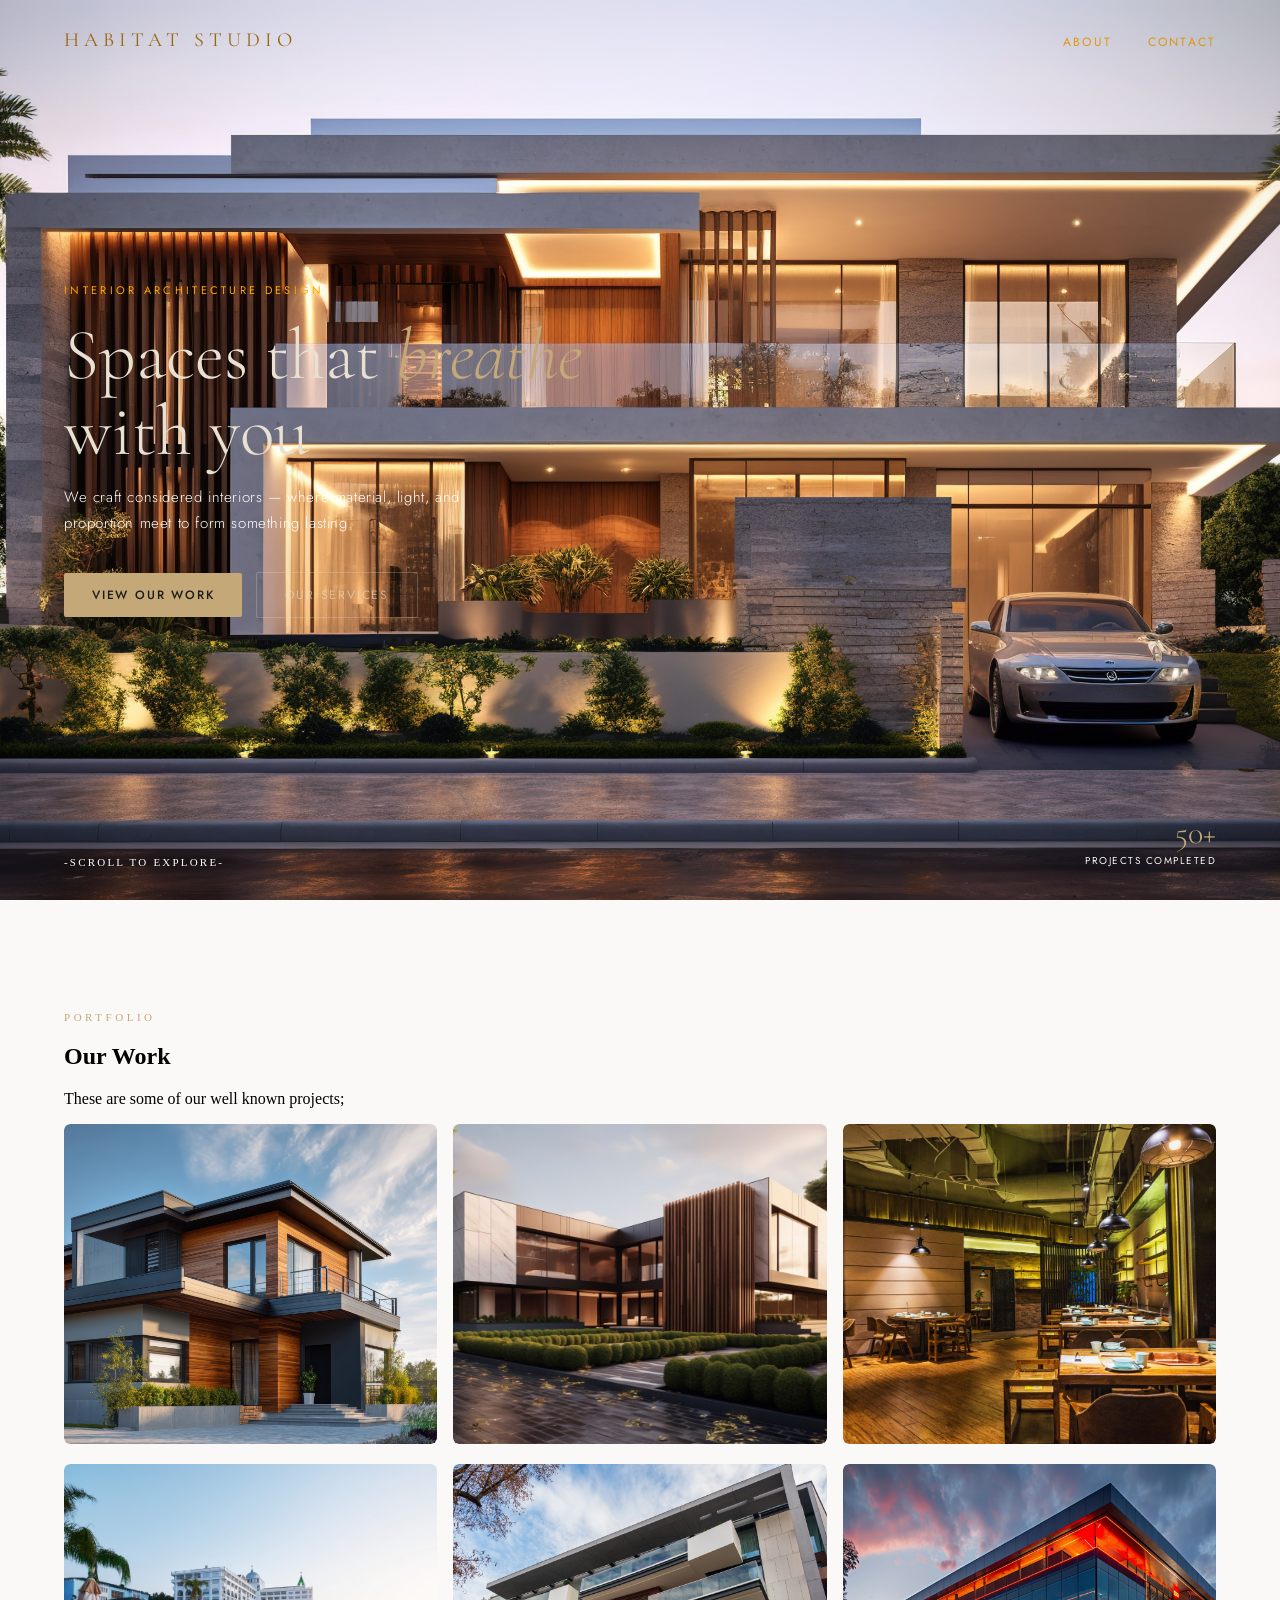
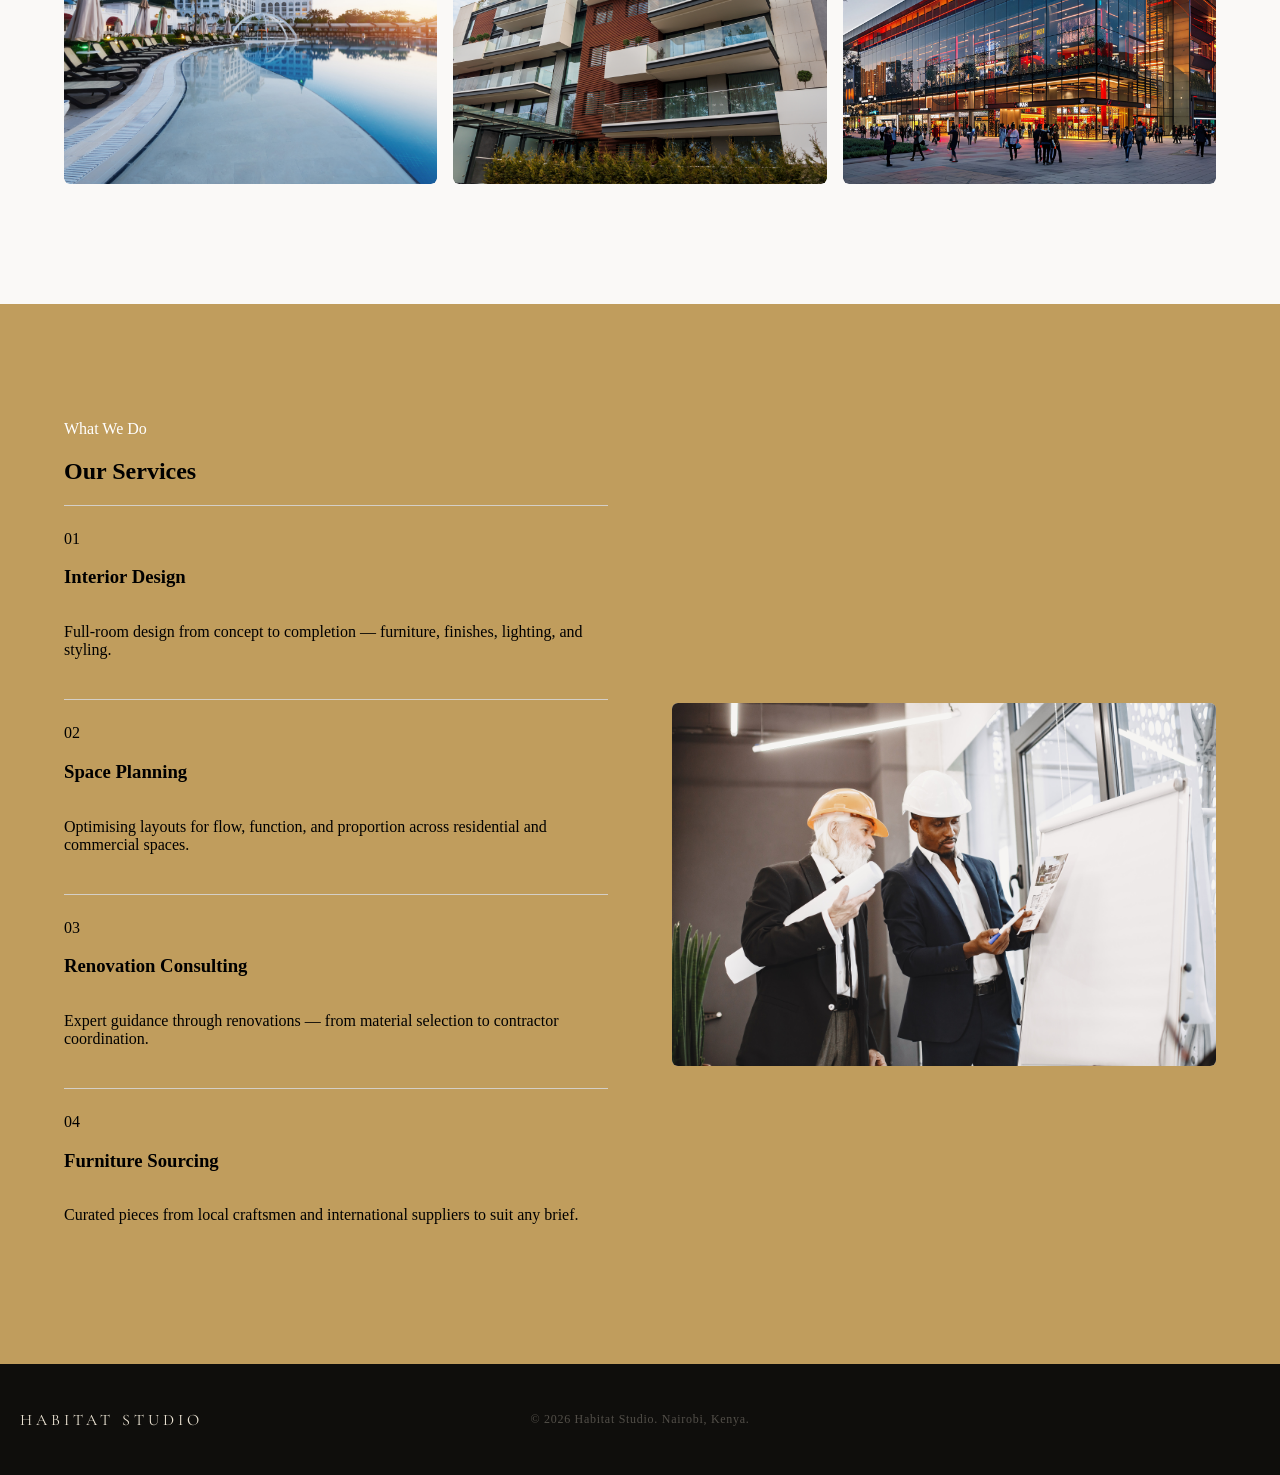
==== index.html @ c183cc2f "Refactor code structure for improved readability and maintainability" ====
<!DOCTYPE html>
<html lang="en">
<head>
    <meta charset="UTF-8">
    <meta name="viewport" content="width=device-width, initial-scale=1.0">
    <title>Habitat Studio</title>
     <link rel="stylesheet" href="styles.css" />
     <link rel="preload" as="image" href="./interior-house.png">
</head>
<body>

  
    <header class="hero">
  <nav class="nav">
    <div class="logo">Habitat Studio</div>
    <ul class="nav-links">
      <li><a href="./about.html">About</a></li>
      <li><a href="./contact.html">Contact</a></li>
    </ul>
  </nav>

  <div class="hero-body">
    <p class="eyebrow">Interior Architecture Design</p>
    <h1>Spaces that <em>breathe</em> with you</h1>
    <p class="subtitle">We craft considered interiors — where material, light, and proportion meet to form something lasting.</p>
    <div class="cta-row">
      <a href="#work" class="btn-primary">View our work</a>
      <a href="#services" class="btn-ghost">Our services</a>
    </div>
  </div>

  <div class="hero-footer">
    <span class="scroll-hint"> -Scroll to explore-</span>
    <div class="stat">
      <span class="stat-num">50+</span>
      <span class="stat-label">Projects completed</span>
    </div>
  </div>
</header>

 <!-- ── OUR WORK SECTION ── -->
<section id="work" class="work-section">
    <div class="section-header">
        <p class="eyebrow-dark">Portfolio</p>
        <h2>Our Work</h2>
        <p class="section-sub">These are some of our well known projects;</p>
    </div>

    <div class="work-grid">

        <div class="work-card">
            <img src="./house2.jpg" alt="Runda Residence" />
            <div class="work-card-info">
                <span class="work-tag">Residential</span>
                <h3>Runda Residence</h3>
                <p>Kiambu, 2024</p>
            </div>
        </div>

        <div class="work-card">
            <img src="./hotel.jpg" alt="Hotel" />
            <div class="work-card-info">
                <span class="work-tag">Hotels</span>
                <h3>Sarova Amara</h3>
                <p>Mombasa, 2025</p>
            </div>
        </div>

        <div class="work-card">
            <img src="./3d-house-model-with-modern-architecture.jpg" alt="Residential" />
            <div class="work-card-info">
                <span class="work-tag">Residential</span>
                <h3>Westlands Residence</h3>
                <p>Westlands, 2023</p>
            </div>
        </div>

        <div class="work-card">
            <img src="./modern-apartment-architecture.jpg" alt="The Haven Suite" />
            <div class="work-card-info">
                <span class="work-tag">Residential Apartments</span>
                <h3>The Haven Suite</h3>
                <p>Lang'ata, 2024</p>
            </div>
        </div>

        <div class="work-card">
            <img src="./restaurant-interior.jpg" alt="Loft Living" />
            <div class="work-card-info">
                <span class="work-tag">Restaurants</span>
                <h3>Loft Cafe</h3>
                <p>Kilimani, 2023</p>
            </div>
        </div>

        <div class="work-card">
            <img src="./mall-america-scenes-cinematic-style.jpg" alt="Garden Terrace" />
            <div class="work-card-info">
                <span class="work-tag">Malls</span>
                <h3>The Green Avenue Mall</h3>
                <p>Lavington, 2026</p>
            </div>
        </div>

    </div>
</section>

<section id="services" class="services-section">

  <div class="section-header">
    <p class="service">What We Do</p>
    <h2>Our Services</h2>
  </div>

  <div class="services-body">

    <div class="services-grid">
      <div class="service-card">
        <span class="service-num">01</span>
        <h3>Interior Design</h3>
        <p>Full-room design from concept to completion — furniture, finishes, lighting, and styling.</p>
      </div>
      <div class="service-card">
        <span class="service-num">02</span>
        <h3>Space Planning</h3>
        <p>Optimising layouts for flow, function, and proportion across residential and commercial spaces.</p>
      </div>
      <div class="service-card">
        <span class="service-num">03</span>
        <h3>Renovation Consulting</h3>
        <p>Expert guidance through renovations — from material selection to contractor coordination.</p>
      </div>
      <div class="service-card">
        <span class="service-num">04</span>
        <h3>Furniture Sourcing</h3>
        <p>Curated pieces from local craftsmen and international suppliers to suit any brief.</p>
      </div>
    </div>

    <div class="service-img">
      <img src="./architect-explain.jpg" alt="Architect Explanation" />
    </div>

  </div>

</section>

    <!-- ── FOOTER ── -->
    <footer class="footer">
        <div class="footer-logo">Habitat Studio</div>
        <p>© 2026 Habitat Studio. Nairobi, Kenya.</p>
    </footer>
    
</body>
</html>
---- styles.css ----
@import url('https://fonts.googleapis.com/css2?family=Cormorant+Garamond:ital,wght@0,300;1,300&family=Jost:wght@300;400;500&display=swap');

body{
    margin: 0;
    padding: 0;
}
.hero {
  position: relative;
  height: 100vh;
  overflow: hidden;
  display: flex;
  flex-direction: column;
  justify-content: center;
  font-family: 'Jost', sans-serif;
  background: url(./house.jpg) center / cover no-repeat;
  background-size: cover;
  background-position: center center;
  background-repeat: no-repeat;
  background-attachment: fixed;
  position: relative;
}


/* Gold glow top-right */
.hero::after {
  content: '';
  position: absolute;
  top: 0; right: 0;
  width: 400px; height: 400px;
  background: radial-gradient(circle at top right, rgba(196,168,120,0.15), transparent 65%);
  pointer-events: none;
}

.nav {
  position: absolute;
  top: 0; left: 0; right: 0;
  display: flex;
  align-items: center;
  justify-content: space-between;
  padding: 28px 64px;
  z-index: 10;
}

.logo {
  font-family: 'Cormorant Garamond', serif;
  font-size: 20px;
  letter-spacing: 0.25em;
  text-transform: uppercase;
  color: rgb(152, 103, 13)
}

.nav-links {
  list-style: none;
  display: flex;
  gap: 36px;
  margin: 0; padding: 0;
}

.nav-links a {
  font-size: 12px;
  letter-spacing: 0.18em;
  text-transform: uppercase;
  color: rgb(222, 150, 17);
  text-decoration: none;
  transition: color 0.2s;
}

.nav-links a:hover { color: black; }

.hero-body {
  position: relative;
  padding: 0 64px;
  z-index: 2;
}

.eyebrow {
  font-size: 11px;
  letter-spacing: 0.3em;
  text-transform: uppercase;
  color: orange;
  margin: 0 0 20px;
}

h1 {
  font-family: 'Cormorant Garamond', serif;
  font-size: clamp(48px, 6vw, 72px);
  font-weight: 300;
  line-height: 1.05;
  color: #e8e0d0;
  margin: 0 0 16px;
  max-width: 600px;
}

h1 em { font-style: italic; color: #c4a878; }

.subtitle {
  font-size: 15px;
  color: white;
  max-width: 400px;
  line-height: 1.7;
  margin: 0 0 36px;
  font-weight: 300;
  letter-spacing: 0.04em;
}

.cta-row { display: flex; gap: 14px; align-items: center; }

.btn-primary {
  background: #c4a878;
  color: #1a1a18;
  padding: 13px 28px;
  font-family: 'Jost', sans-serif;
  font-size: 12px;
  letter-spacing: 0.15em;
  text-transform: uppercase;
  font-weight: 500;
  text-decoration: none;
  border-radius: 2px;
  transition: background 0.2s;
}

.btn-primary:hover { background: #d4b888; }

.btn-ghost {
  border: 0.5px solid rgba(232,224,208,0.25);
  color: rgba(232,224,208,0.6);
  padding: 13px 28px;
  font-family: 'Jost', sans-serif;
  font-size: 12px;
  letter-spacing: 0.15em;
  text-transform: uppercase;
  text-decoration: none;
  border-radius: 2px;
  transition: all 0.2s;
}

.btn-ghost:hover { border-color: rgba(196,168,120,0.5); color: #c4a878; }

.hero-footer {
  position: absolute;
  bottom: 32px; left: 64px; right: 64px;
  display: flex;
  justify-content: space-between;
  align-items: flex-end;
  z-index: 2;
}

.scroll-hint {
  font-size: 11px;
  letter-spacing: 0.2em;
  text-transform: uppercase;
  color: white;
  font-family: italic;
  

}

.stat { text-align: right; }

.stat-num {
  display: block;
  font-family: 'Cormorant Garamond', serif;
  font-size: 32px;
  font-weight: 300;
  color: #c4a878;
  line-height: 1;
}

.stat-label {
  display: block;
  font-size: 10px;
  letter-spacing: 0.15em;
  text-transform: uppercase;
  color: whitesmoke;
  margin-top: 4px;
}

/* Responsive */
@media (max-width: 768px) {
  .nav, .hero-body, .hero-footer { padding-left: 28px; padding-right: 28px; }
  .nav-links { gap: 20px; }
  h1 { font-size: 42px; }
}
/* ── SHARED ── */
.eyebrow-dark {
    font-size: 11px;
    letter-spacing: 0.32em;
    text-transform: uppercase;
    color: #c4a878;
    margin-bottom: 12px;
}

.eyebrow-light {
    font-size: 11px;
    letter-spacing: 0.32em;
    text-transform: uppercase;
    color: #c4a878;
    margin-bottom: 12px;
}

/* ── WORK SECTION ── */
.work-section {
    padding: 100px 64px;
    background: #faf9f7;
}

/* Pinterest masonry using CSS columns */
.work-grid {
    columns: 3;
    column-gap: 16px;
}

.work-card {
    position: relative;
    overflow: hidden;
    border-radius: 6px;
    cursor: pointer;
    break-inside: avoid;       
    margin-bottom: 16px;
    display: inline-block;     
    width: 100%;
}

.work-card img {
    width: 100%;
    height: 320px;            
    display: block;
    object-fit: cover;
    background: #e0ddd8;
    transition: transform 0.5s ease;
    border-radius: 6px;
}

.work-card:hover img {
    transform: scale(1.04);
}

/* Overlay info on hover */
.work-card-info {
    position: absolute;
    bottom: 0;
    left: 0;
    right: 0;
    padding: 24px 18px 18px;
    background: linear-gradient(transparent, rgba(10,10,8,0.80));
    color: wheat;
    opacity: 0;
    transform: translateY(6px);
    transition: opacity 0.3s ease, transform 0.3s ease;
    border-radius: 0 0 6px 6px;
}

.work-card:hover .work-card-info {
    opacity: 1;
    transform: translateY(0);
}

.work-tag {
    font-size: 10px;
    letter-spacing: 0.2em;
    text-transform: uppercase;
    color: orange;
    display: block;
    margin-bottom: 6px;
}

.work-card-info h3 {
    font-family: 'Cormorant Garamond', serif;
    font-size: 20px;
    font-weight: 300;
    margin-bottom: 3px;
}

.work-card-info p {
    font-size: 12px;
    color: orange;
    letter-spacing: 0.08em;
}

/* ── RESPONSIVE ── */
@media (max-width: 1024px) {
    .work-grid {
        columns: 2;
    }
}

@media (max-width: 600px) {
    .work-section {
        padding: 64px 20px;
    }

    .work-grid {
        columns: 1;
    }
}
.service{
  color: white;
}


.services-section {
  padding: 100px 64px;
  background: rgb(192, 157, 93);
}

/* two-column layout lives here */
.services-body {
  display: grid;
  grid-template-columns: 1fr 1fr;
  align-items: center;
  gap: 64px;
}

.services-grid {
  display: flex;
  flex-direction: column;
}

.service-card {
  padding: 24px 0;
  border-top: 0.5px solid #d4cfc7;  
  display: grid;
  gap: 0 20px;
}


.service-img img {
  width: 100%;
  height: 100%;
  object-fit: cover;
  display: block;
  border-radius: 2px;
  background-color: #e0ddd8;
  transition: transform 0.5s ease;
  border-radius: 6px;
  cursor: pointer;

}
.service-img:hover img{
  transform: scale(1.04);
}

footer {
    background: #0f0e0c;
    padding: 36px 64px;
    display: flex;
    align-items: center;
    justify-content: center;
    text-align: center;
}

.footer-logo {
    font-family: 'Cormorant Garamond', serif;
    font-size: 16px;
    letter-spacing: 0.25em;
    text-transform: uppercase;
    color: #ede5d5;
    left: 20px;
    position: absolute;
}

.footer p {
    font-size: 12px;
    color: rgba(237,229,213,0.3);
    letter-spacing: 0.06em;
}

.footer-wrd{
    text-align: center;
    justify-content: center;
}
html {
  scroll-behavior: smooth;
}
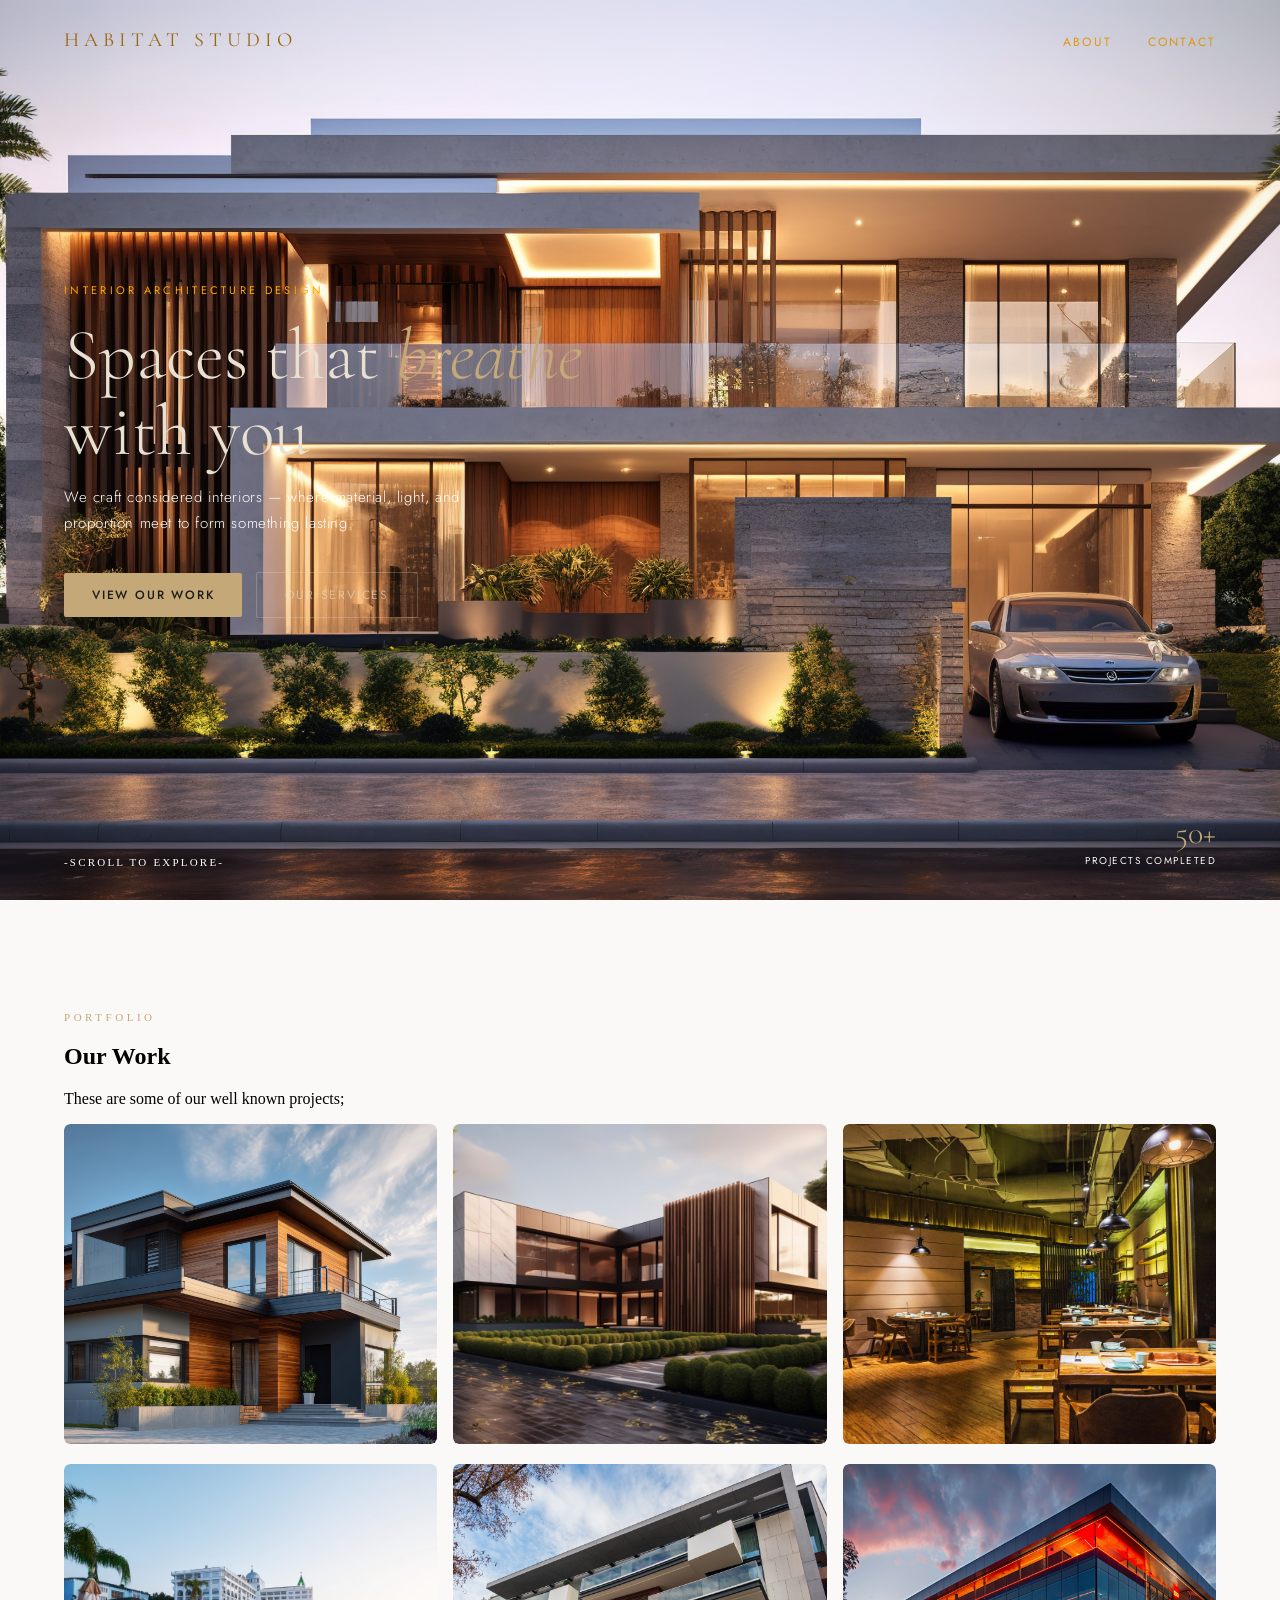
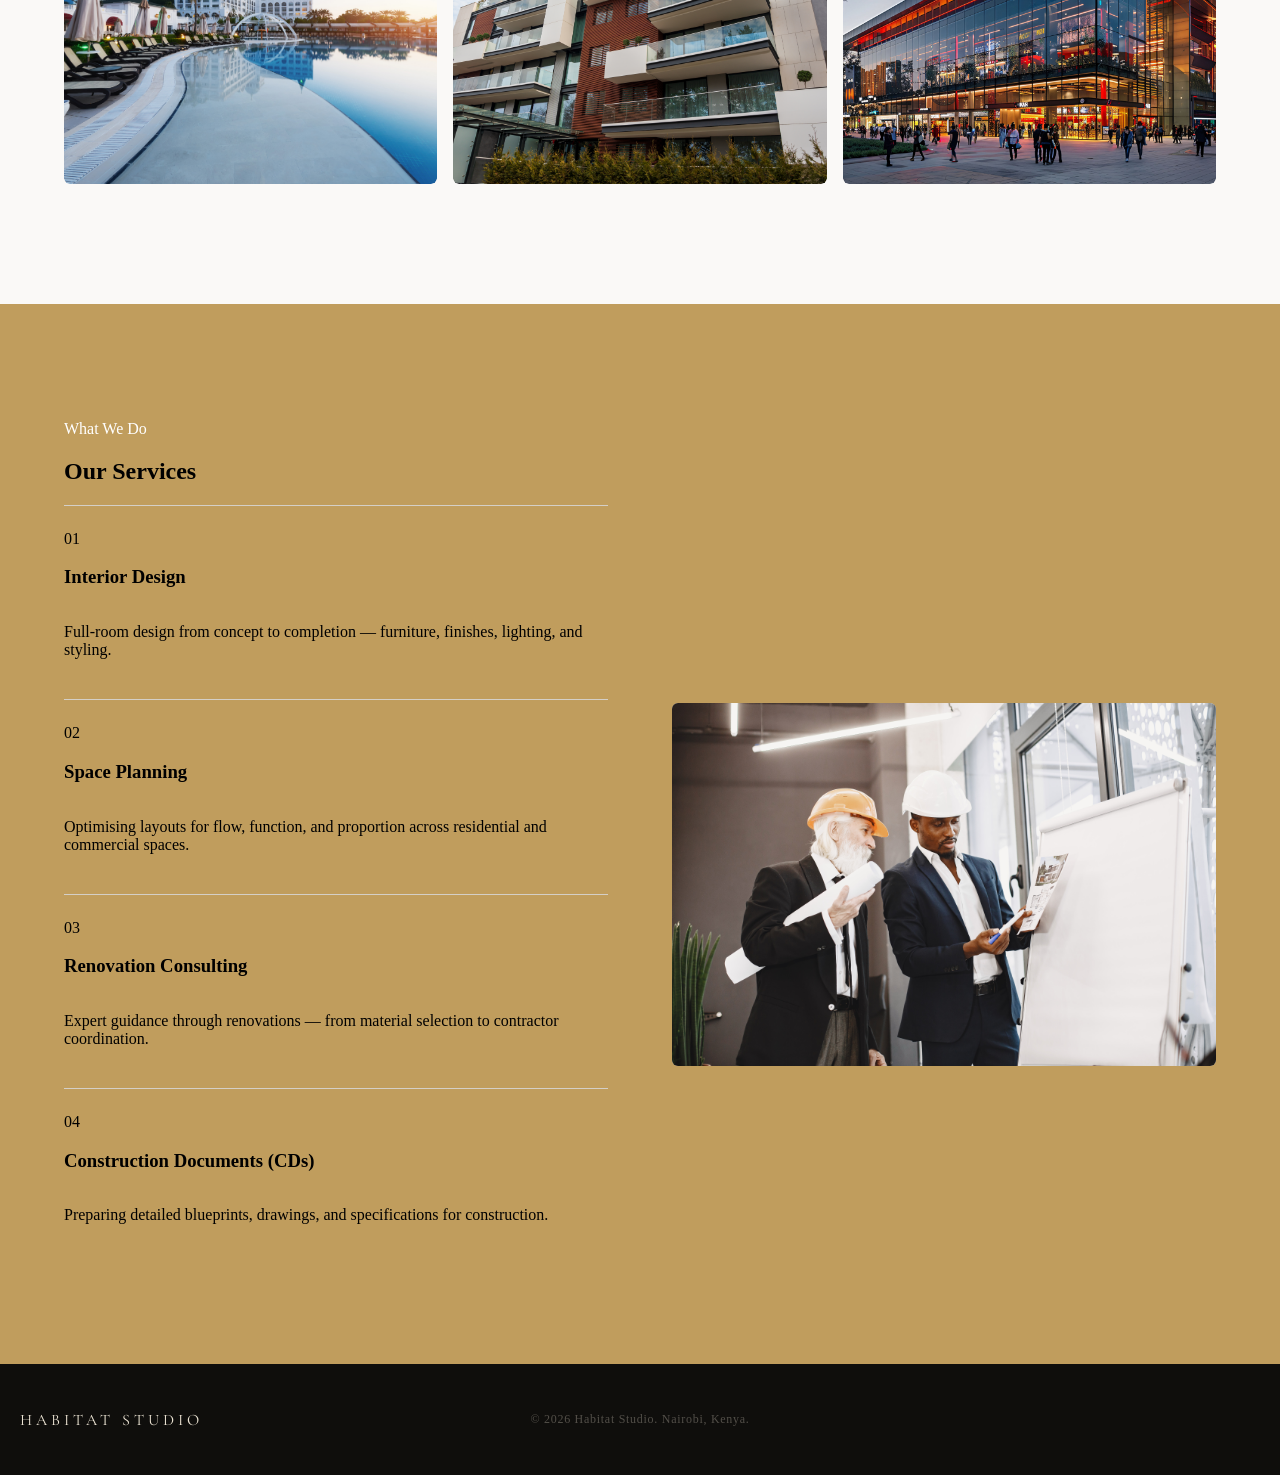
==== commit adf59dc1: "Update service card details for Construction Documents" ====
--- a/index.html
+++ b/index.html
@@ -132,8 +132,8 @@
       </div>
       <div class="service-card">
         <span class="service-num">04</span>
-        <h3>Furniture Sourcing</h3>
-        <p>Curated pieces from local craftsmen and international suppliers to suit any brief.</p>
+        <h3>Construction Documents (CDs)</h3>
+        <p> Preparing detailed blueprints, drawings, and specifications for construction.</p>
       </div>
     </div>
 
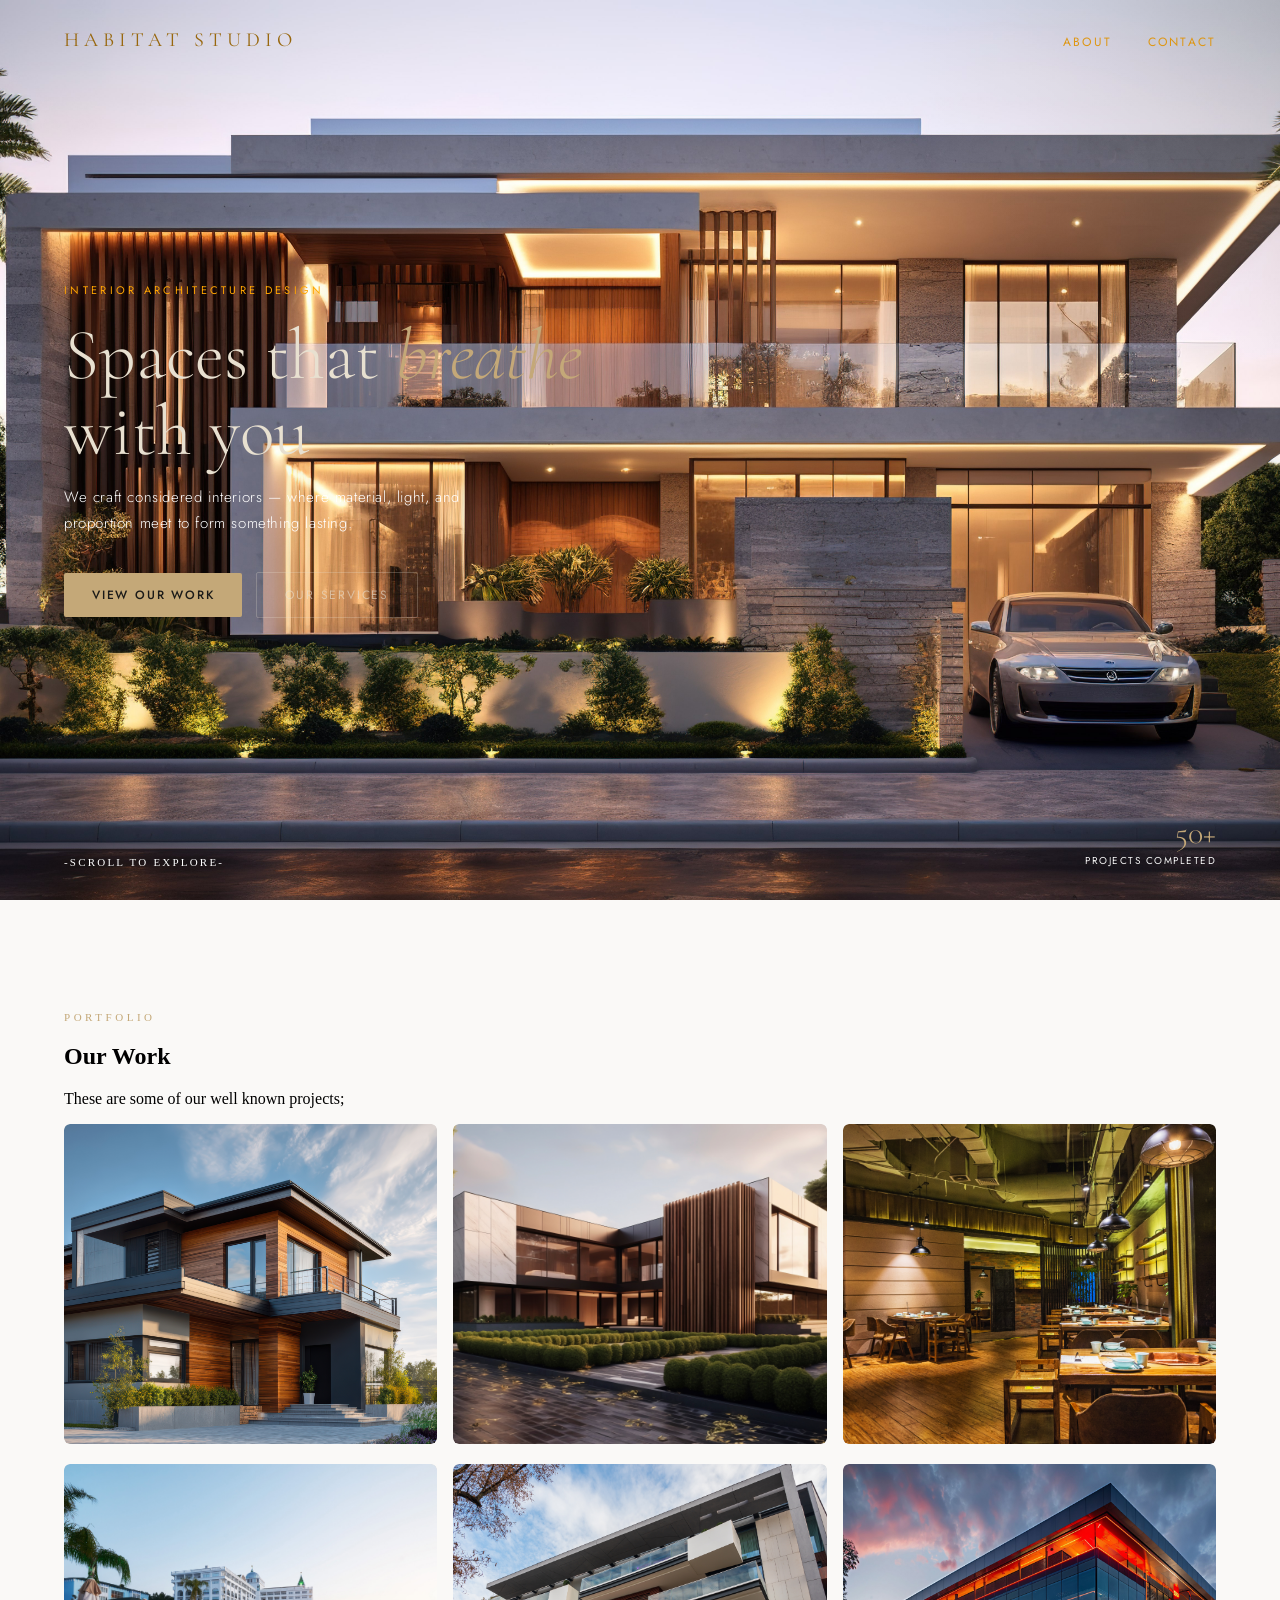
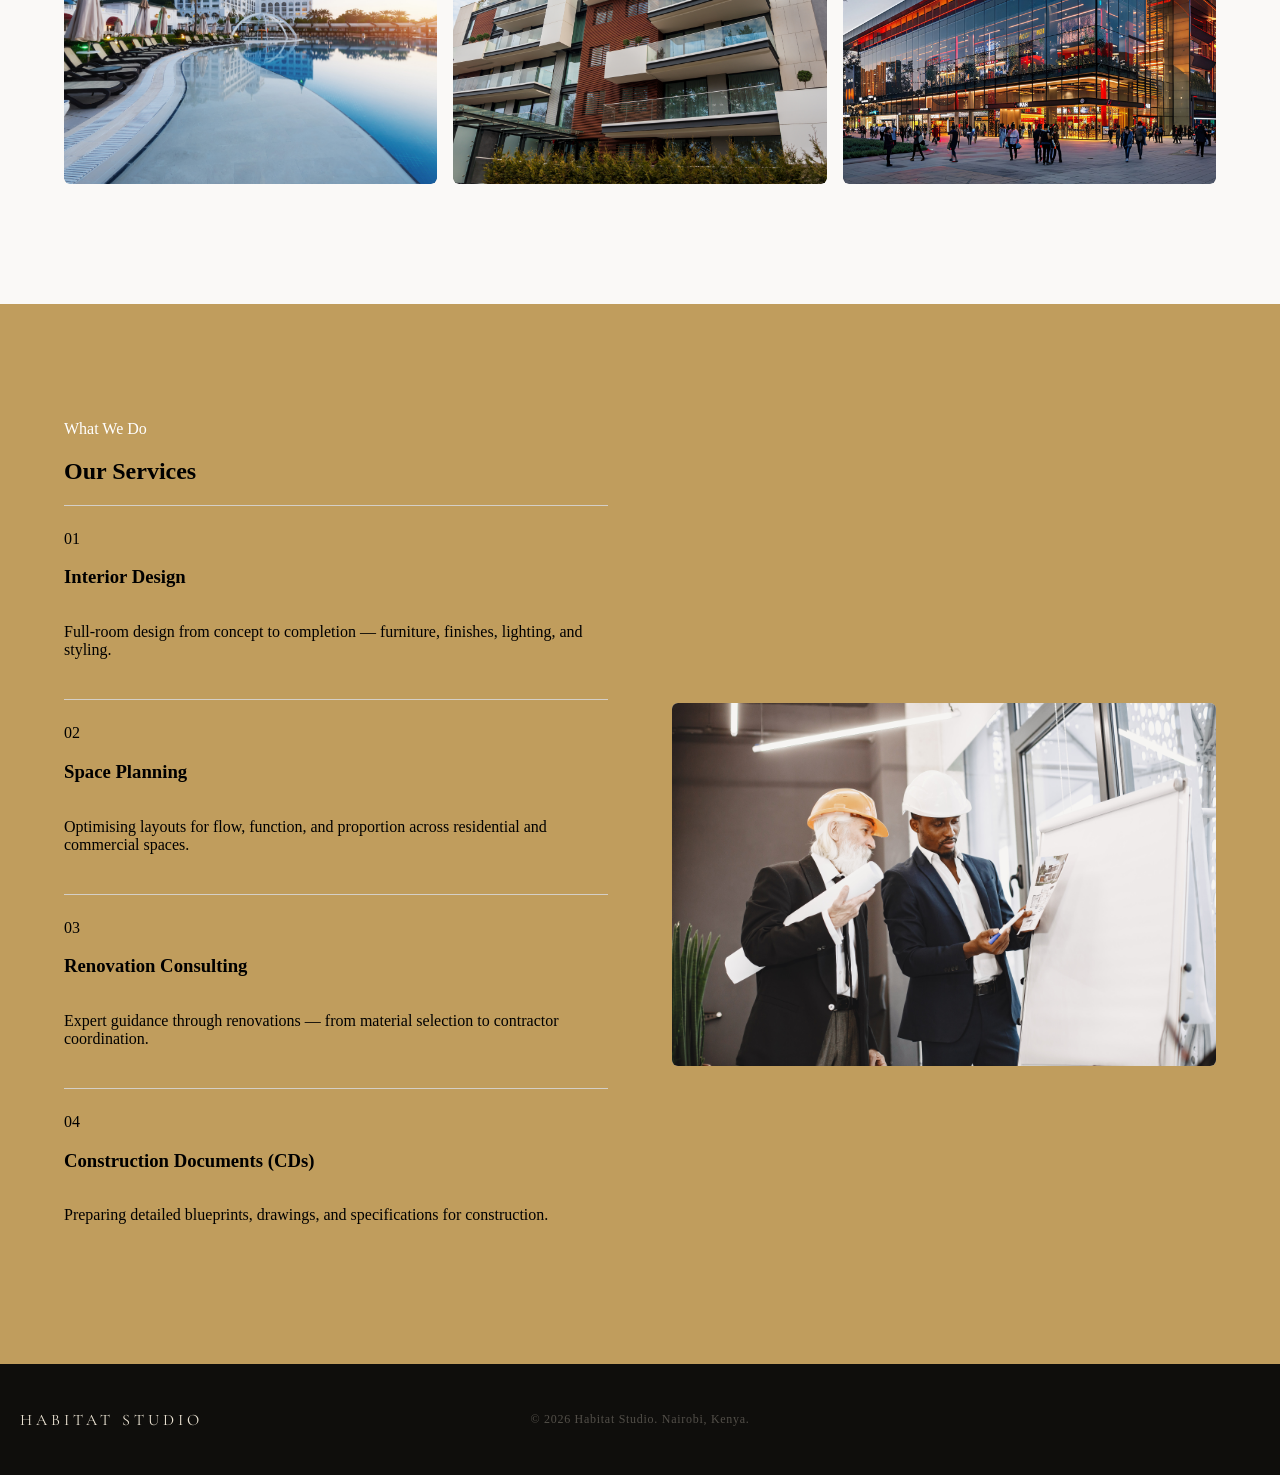
==== commit 879e3a96: "Refactor code structure and remove redundant code blocks" ====
--- a/index.html
+++ b/index.html
@@ -4,12 +4,12 @@
     <meta charset="UTF-8">
     <meta name="viewport" content="width=device-width, initial-scale=1.0">
     <title>Habitat Studio</title>
-     <link rel="stylesheet" href="styles.css" />
+      <link rel="stylesheet" href="styles.css" />        
      <link rel="preload" as="image" href="./interior-house.png">
 </head>
 <body>
 
-  
+  <!-- Hero Section -->
     <header class="hero">
   <nav class="nav">
     <div class="logo">Habitat Studio</div>
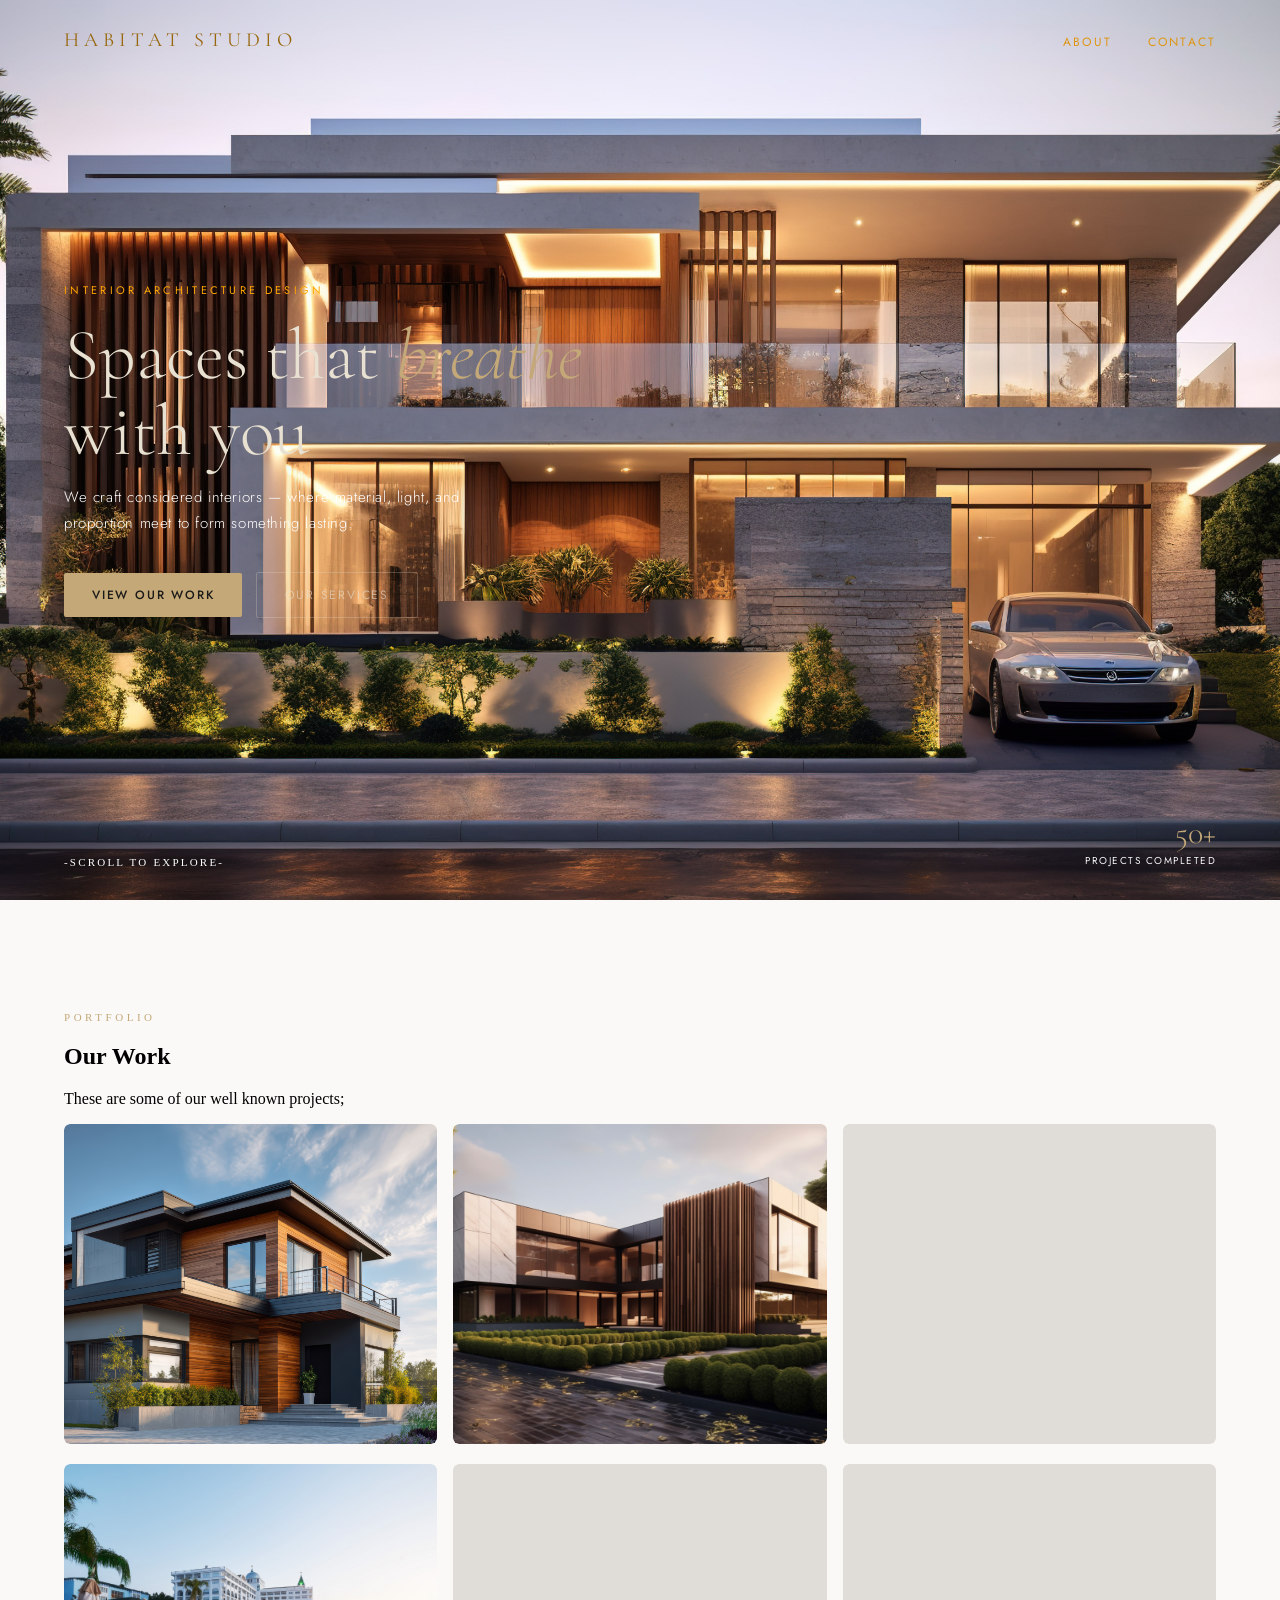
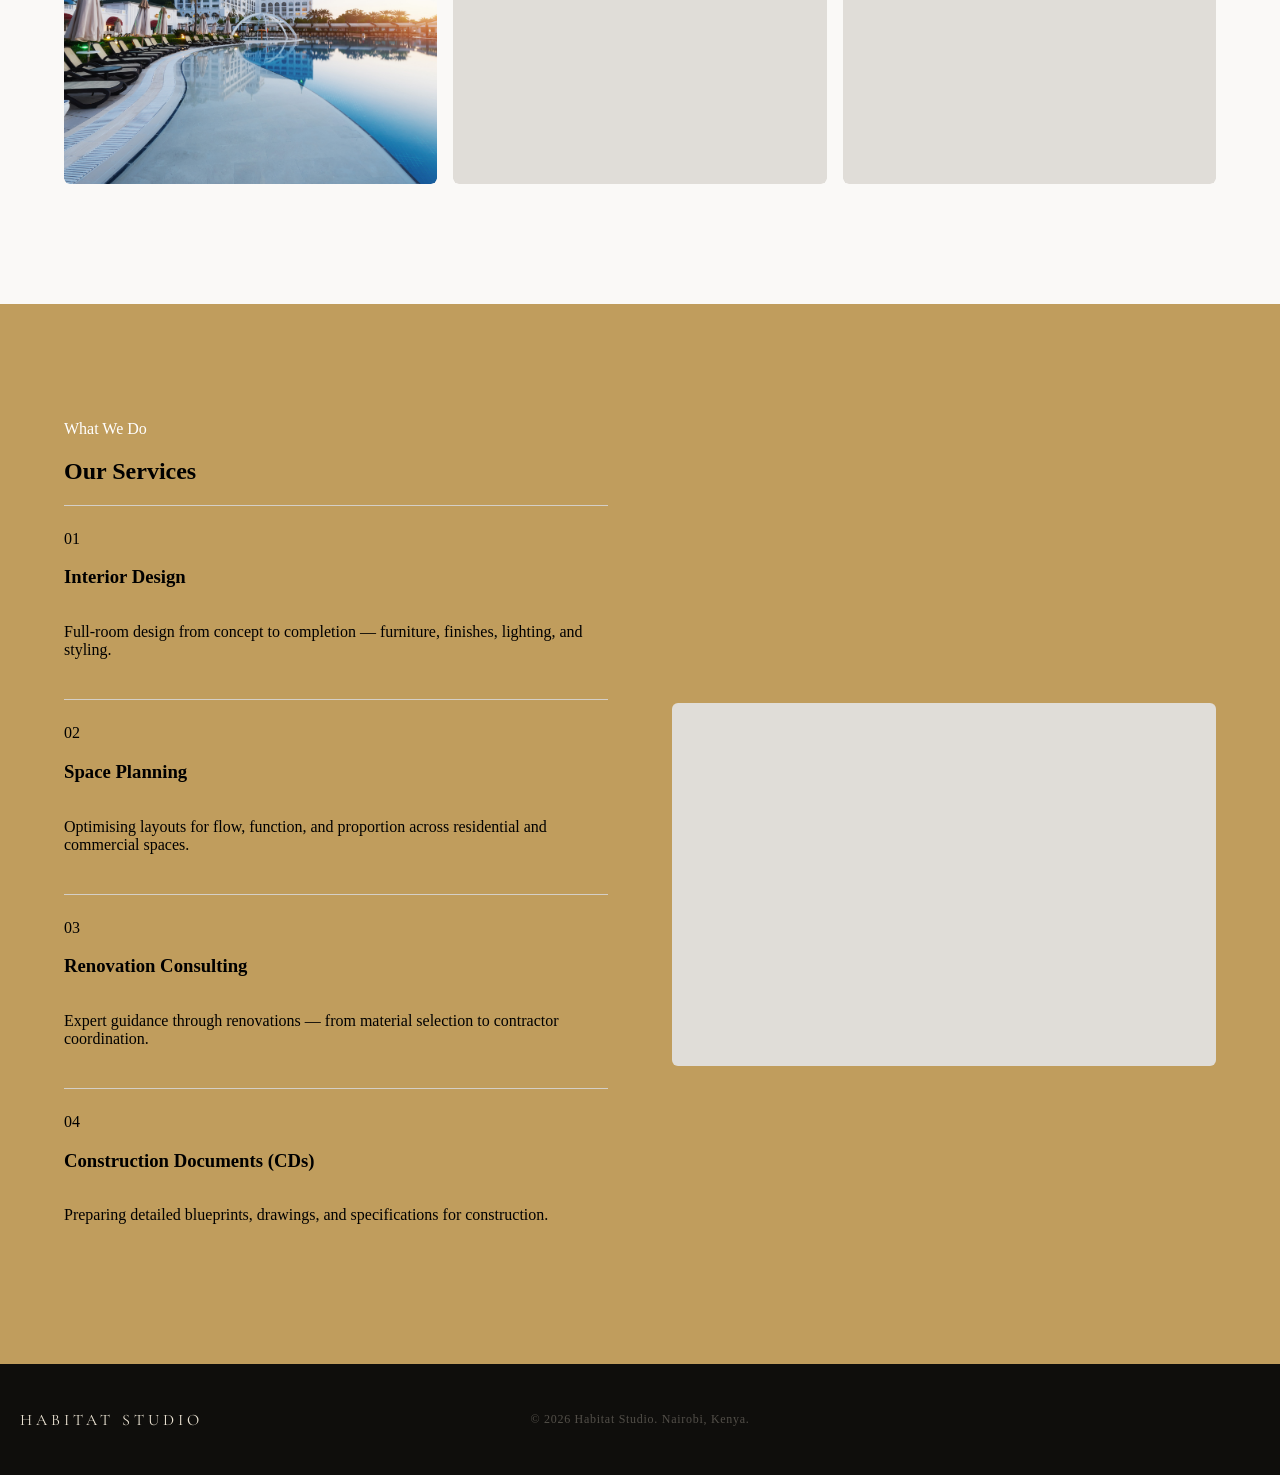
==== commit 521fc9c2: "Add submissions page link, enhance styling, and improve form validation" ====
--- a/index.html
+++ b/index.html
@@ -1,155 +1,174 @@
 <!DOCTYPE html>
 <html lang="en">
 <head>
-    <meta charset="UTF-8">
-    <meta name="viewport" content="width=device-width, initial-scale=1.0">
-    <title>Habitat Studio</title>
-      <link rel="stylesheet" href="styles.css" />        
-     <link rel="preload" as="image" href="./interior-house.png">
+  <meta charset="UTF-8">
+  <meta name="viewport" content="width=device-width, initial-scale=1.0">
+  <title>Habitat Studio</title>
+
+  <!-- 1. Preconnect to font origins first (saves ~100–300ms DNS+TLS) -->
+  <link rel="preconnect" href="https://fonts.googleapis.com">
+  <link rel="preconnect" href="https://fonts.gstatic.com" crossorigin>
+
+  <!-- 2. Load fonts non-blocking with font-display=swap baked in -->
+  <link rel="stylesheet"
+        href="https://fonts.googleapis.com/css2?family=Cormorant+Garamond:ital,wght@0,300;1,300&family=Jost:wght@300;400;500&display=swap"
+        media="print" onload="this.media='all'">
+  <noscript>
+    <link rel="stylesheet"
+          href="https://fonts.googleapis.com/css2?family=Cormorant+Garamond:ital,wght@0,300;1,300&family=Jost:wght@300;400;500&display=swap">
+  </noscript>
+
+  <!-- 3. Preload the LCP hero image (critical above-the-fold asset) -->
+  <link rel="preload" as="image" href="./house.jpg" fetchpriority="high">
+
+  <!-- 4. Preload the stylesheet -->
+  <link rel="preload" as="style" href="styles.css" onload="this.rel='stylesheet'">
+  <noscript><link rel="stylesheet" href="styles.css"></noscript>
+
+  <!-- Removed: <link rel="preload" as="image" href="./interior-house.png"> 
+       (unused asset — preloading unused resources wastes bandwidth and hurts LCP) -->
 </head>
 <body>
 
   <!-- Hero Section -->
-    <header class="hero">
-  <nav class="nav">
-    <div class="logo">Habitat Studio</div>
-    <ul class="nav-links">
-      <li><a href="./about.html">About</a></li>
-      <li><a href="./contact.html">Contact</a></li>
-    </ul>
-  </nav>
+  <header class="hero">
+    <nav class="nav">
+      <div class="logo">Habitat Studio</div>
+      <ul class="nav-links">
+        <li><a href="./about.html">About</a></li>
+        <li><a href="./contact.html">Contact</a></li>
+      </ul>
+    </nav>
 
-  <div class="hero-body">
-    <p class="eyebrow">Interior Architecture Design</p>
-    <h1>Spaces that <em>breathe</em> with you</h1>
-    <p class="subtitle">We craft considered interiors — where material, light, and proportion meet to form something lasting.</p>
-    <div class="cta-row">
-      <a href="#work" class="btn-primary">View our work</a>
-      <a href="#services" class="btn-ghost">Our services</a>
+    <div class="hero-body">
+      <p class="eyebrow">Interior Architecture Design</p>
+      <h1>Spaces that <em>breathe</em> with you</h1>
+      <p class="subtitle">We craft considered interiors — where material, light, and proportion meet to form something lasting.</p>
+      <div class="cta-row">
+        <a href="#work" class="btn-primary">View our work</a>
+        <a href="#services" class="btn-ghost">Our services</a>
+      </div>
     </div>
-  </div>
 
-  <div class="hero-footer">
-    <span class="scroll-hint"> -Scroll to explore-</span>
-    <div class="stat">
-      <span class="stat-num">50+</span>
-      <span class="stat-label">Projects completed</span>
+    <div class="hero-footer">
+      <span class="scroll-hint">-Scroll to explore-</span>
+      <div class="stat">
+        <span class="stat-num">50+</span>
+        <span class="stat-label">Projects completed</span>
+      </div>
     </div>
-  </div>
-</header>
+  </header>
 
- <!-- ── OUR WORK SECTION ── -->
-<section id="work" class="work-section">
+  <!-- OUR WORK SECTION -->
+  <section id="work" class="work-section">
     <div class="section-header">
-        <p class="eyebrow-dark">Portfolio</p>
-        <h2>Our Work</h2>
-        <p class="section-sub">These are some of our well known projects;</p>
+      <p class="eyebrow-dark">Portfolio</p>
+      <h2>Our Work</h2>
+      <p class="section-sub">These are some of our well known projects;</p>
     </div>
 
     <div class="work-grid">
 
-        <div class="work-card">
-            <img src="./house2.jpg" alt="Runda Residence" />
-            <div class="work-card-info">
-                <span class="work-tag">Residential</span>
-                <h3>Runda Residence</h3>
-                <p>Kiambu, 2024</p>
-            </div>
+      <!-- First card: no lazy load (near viewport on most screens) -->
+      <div class="work-card">
+        <img src="./house2.jpg" alt="Runda Residence" loading="lazy" decoding="async" width="600" height="320">
+        <div class="work-card-info">
+          <span class="work-tag">Residential</span>
+          <h3>Runda Residence</h3>
+          <p>Kiambu, 2024</p>
         </div>
+      </div>
 
-        <div class="work-card">
-            <img src="./hotel.jpg" alt="Hotel" />
-            <div class="work-card-info">
-                <span class="work-tag">Hotels</span>
-                <h3>Sarova Amara</h3>
-                <p>Mombasa, 2025</p>
-            </div>
+      <div class="work-card">
+        <img src="./hotel.jpg" alt="Sarova Amara Hotel interior" loading="lazy" decoding="async" width="600" height="320">
+        <div class="work-card-info">
+          <span class="work-tag">Hotels</span>
+          <h3>Sarova Amara</h3>
+          <p>Mombasa, 2025</p>
         </div>
+      </div>
 
-        <div class="work-card">
-            <img src="./3d-house-model-with-modern-architecture.jpg" alt="Residential" />
-            <div class="work-card-info">
-                <span class="work-tag">Residential</span>
-                <h3>Westlands Residence</h3>
-                <p>Westlands, 2023</p>
-            </div>
+      <div class="work-card">
+        <img src="./3d-house-model-with-modern-architecture.jpg" alt="Westlands Residence modern architecture" loading="lazy" decoding="async" width="600" height="320">
+        <div class="work-card-info">
+          <span class="work-tag">Residential</span>
+          <h3>Westlands Residence</h3>
+          <p>Westlands, 2023</p>
         </div>
+      </div>
 
-        <div class="work-card">
-            <img src="./modern-apartment-architecture.jpg" alt="The Haven Suite" />
-            <div class="work-card-info">
-                <span class="work-tag">Residential Apartments</span>
-                <h3>The Haven Suite</h3>
-                <p>Lang'ata, 2024</p>
-            </div>
+      <div class="work-card">
+        <img src="./modern-apartment-architecture.jpg" alt="The Haven Suite apartments" loading="lazy" decoding="async" width="600" height="320">
+        <div class="work-card-info">
+          <span class="work-tag">Residential Apartments</span>
+          <h3>The Haven Suite</h3>
+          <p>Lang'ata, 2024</p>
         </div>
+      </div>
 
-        <div class="work-card">
-            <img src="./restaurant-interior.jpg" alt="Loft Living" />
-            <div class="work-card-info">
-                <span class="work-tag">Restaurants</span>
-                <h3>Loft Cafe</h3>
-                <p>Kilimani, 2023</p>
-            </div>
+      <div class="work-card">
+        <img src="./restaurant-interior.jpg" alt="Loft Cafe restaurant interior" loading="lazy" decoding="async" width="600" height="320">
+        <div class="work-card-info">
+          <span class="work-tag">Restaurants</span>
+          <h3>Loft Cafe</h3>
+          <p>Kilimani, 2023</p>
         </div>
+      </div>
 
-        <div class="work-card">
-            <img src="./mall-america-scenes-cinematic-style.jpg" alt="Garden Terrace" />
-            <div class="work-card-info">
-                <span class="work-tag">Malls</span>
-                <h3>The Green Avenue Mall</h3>
-                <p>Lavington, 2026</p>
-            </div>
+      <div class="work-card">
+        <img src="./mall-america-scenes-cinematic-style.jpg" alt="The Green Avenue Mall" loading="lazy" decoding="async" width="600" height="320">
+        <div class="work-card-info">
+          <span class="work-tag">Malls</span>
+          <h3>The Green Avenue Mall</h3>
+          <p>Lavington, 2026</p>
         </div>
+      </div>
 
     </div>
-</section>
+  </section>
 
-<section id="services" class="services-section">
+  <!-- SERVICES SECTION -->
+  <section id="services" class="services-section">
+    <div class="section-header">
+      <p class="service">What We Do</p>
+      <h2>Our Services</h2>
+    </div>
 
-  <div class="section-header">
-    <p class="service">What We Do</p>
-    <h2>Our Services</h2>
-  </div>
+    <div class="services-body">
+      <div class="services-grid">
+        <div class="service-card">
+          <span class="service-num">01</span>
+          <h3>Interior Design</h3>
+          <p>Full-room design from concept to completion — furniture, finishes, lighting, and styling.</p>
+        </div>
+        <div class="service-card">
+          <span class="service-num">02</span>
+          <h3>Space Planning</h3>
+          <p>Optimising layouts for flow, function, and proportion across residential and commercial spaces.</p>
+        </div>
+        <div class="service-card">
+          <span class="service-num">03</span>
+          <h3>Renovation Consulting</h3>
+          <p>Expert guidance through renovations — from material selection to contractor coordination.</p>
+        </div>
+        <div class="service-card">
+          <span class="service-num">04</span>
+          <h3>Construction Documents (CDs)</h3>
+          <p>Preparing detailed blueprints, drawings, and specifications for construction.</p>
+        </div>
+      </div>
 
-  <div class="services-body">
-
-    <div class="services-grid">
-      <div class="service-card">
-        <span class="service-num">01</span>
-        <h3>Interior Design</h3>
-        <p>Full-room design from concept to completion — furniture, finishes, lighting, and styling.</p>
-      </div>
-      <div class="service-card">
-        <span class="service-num">02</span>
-        <h3>Space Planning</h3>
-        <p>Optimising layouts for flow, function, and proportion across residential and commercial spaces.</p>
-      </div>
-      <div class="service-card">
-        <span class="service-num">03</span>
-        <h3>Renovation Consulting</h3>
-        <p>Expert guidance through renovations — from material selection to contractor coordination.</p>
-      </div>
-      <div class="service-card">
-        <span class="service-num">04</span>
-        <h3>Construction Documents (CDs)</h3>
-        <p> Preparing detailed blueprints, drawings, and specifications for construction.</p>
+      <div class="service-img">
+        <img src="./architect-explain.jpg" alt="Architect explaining plans" loading="lazy" decoding="async" width="600" height="700">
       </div>
     </div>
+  </section>
 
-    <div class="service-img">
-      <img src="./architect-explain.jpg" alt="Architect Explanation" />
-    </div>
+  <!-- FOOTER -->
+  <footer class="footer">
+    <div class="footer-logo">Habitat Studio</div>
+    <p>© 2026 Habitat Studio. Nairobi, Kenya.</p>
+  </footer>
 
-  </div>
-
-</section>
-
-    <!-- ── FOOTER ── -->
-    <footer class="footer">
-        <div class="footer-logo">Habitat Studio</div>
-        <p>© 2026 Habitat Studio. Nairobi, Kenya.</p>
-    </footer>
-    
 </body>
 </html>
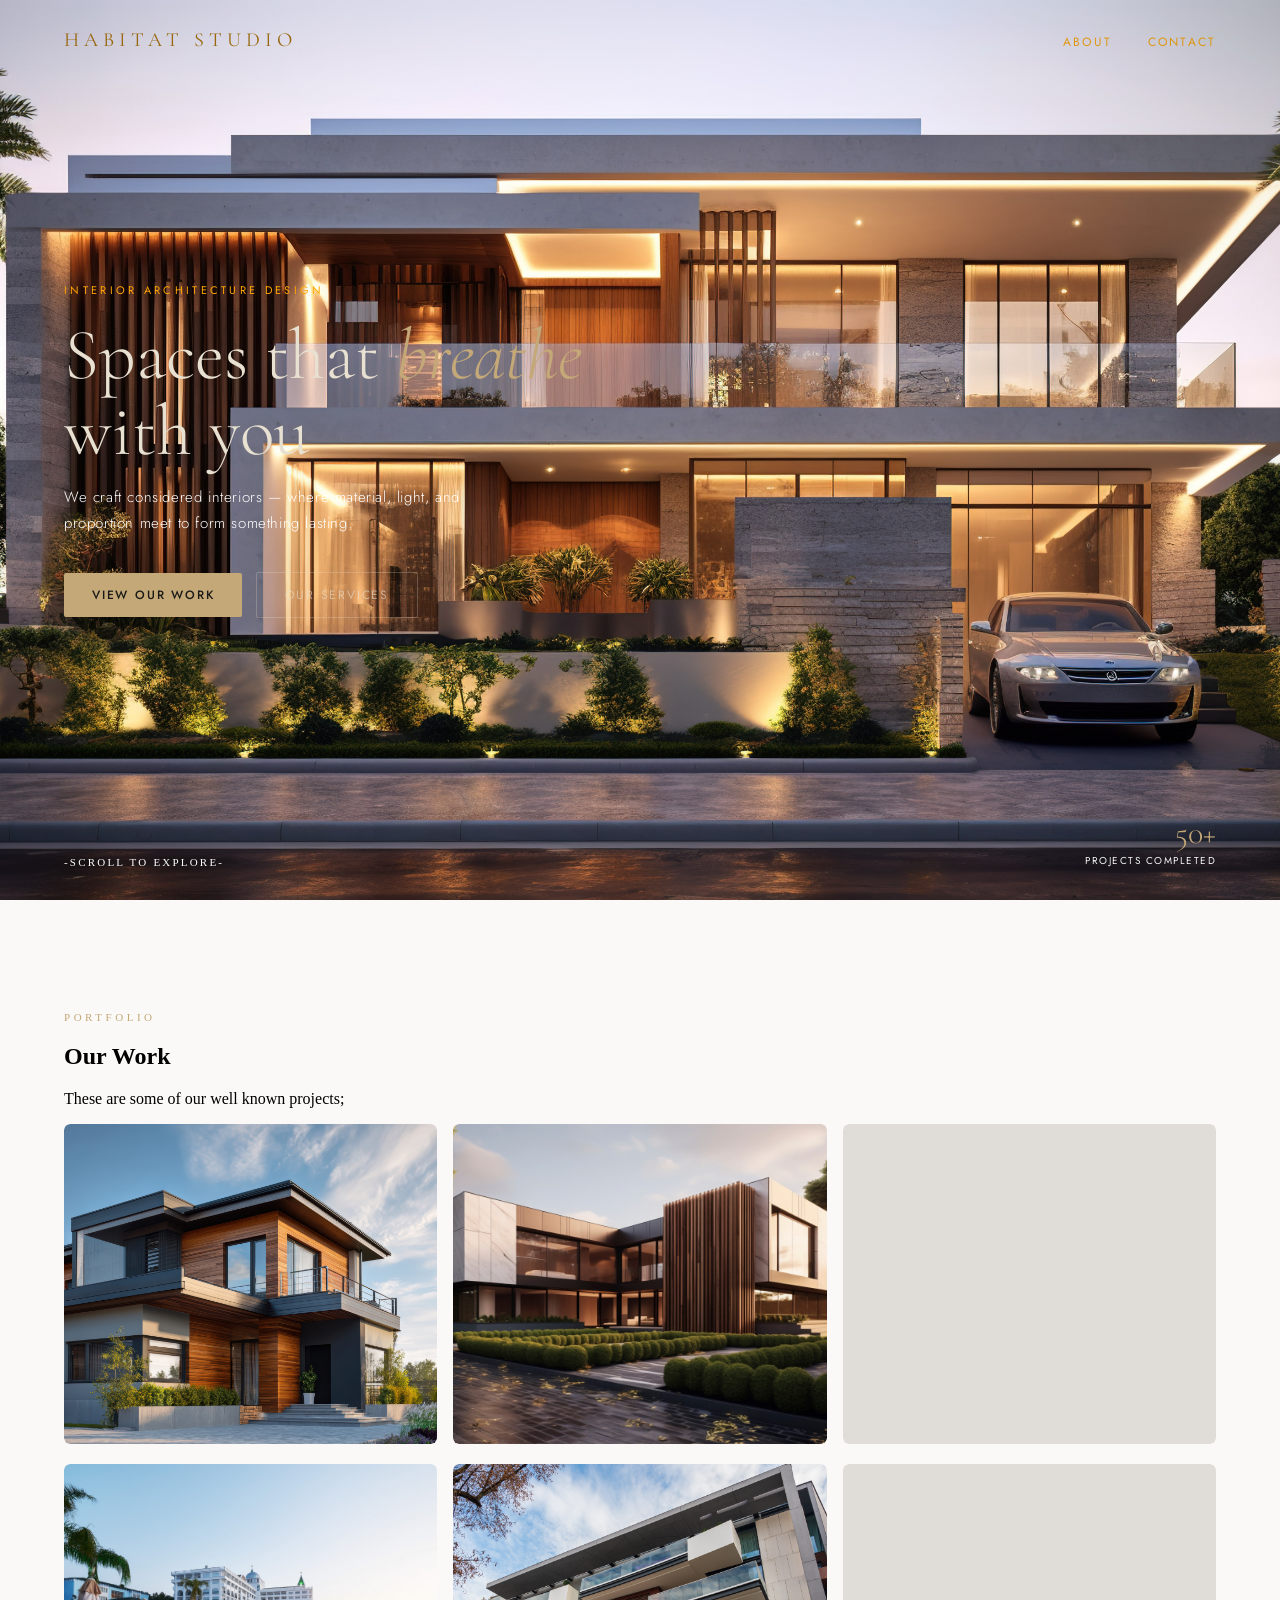
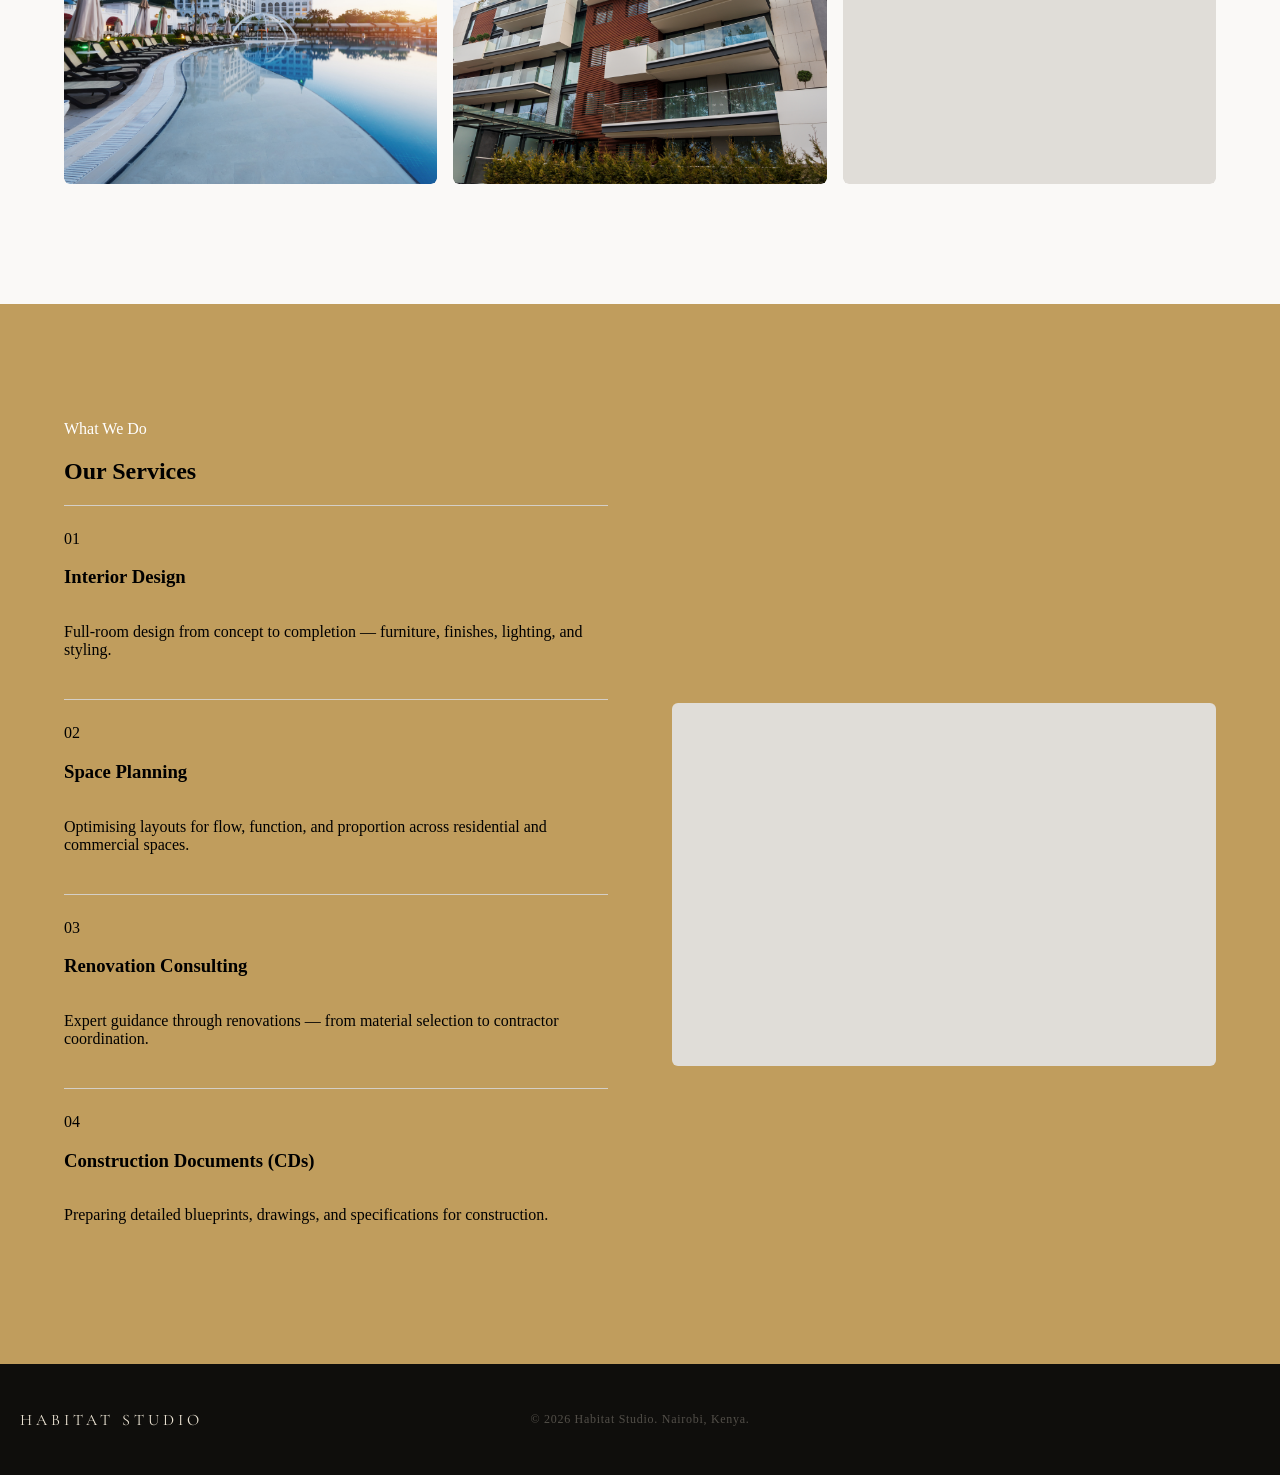
==== commit 95b277b4: "Remove unused image preload link and update hero section height to 100svh for better responsiveness" ====
--- a/index.html
+++ b/index.html
@@ -25,8 +25,6 @@
   <link rel="preload" as="style" href="styles.css" onload="this.rel='stylesheet'">
   <noscript><link rel="stylesheet" href="styles.css"></noscript>
 
-  <!-- Removed: <link rel="preload" as="image" href="./interior-house.png"> 
-       (unused asset — preloading unused resources wastes bandwidth and hurts LCP) -->
 </head>
 <body>
 
--- a/styles.css
+++ b/styles.css
@@ -6,7 +6,7 @@
 }
 .hero {
   position: relative;
-  height: 100vh;
+  height: 100svh;
   overflow: hidden;
   display: flex;
   flex-direction: column;
@@ -46,7 +46,8 @@
   font-size: 20px;
   letter-spacing: 0.25em;
   text-transform: uppercase;
-  color: rgb(152, 103, 13)
+  color: rgb(152, 103, 13);
+  flex-shrink: 0;
 }
 
 .nav-links {
--- a/styles.css
+++ b/styles.css
@@ -6,7 +6,7 @@
 }
 .hero {
   position: relative;
-  height: 100vh;
+  height: 100svh;
   overflow: hidden;
   display: flex;
   flex-direction: column;
@@ -46,7 +46,8 @@
   font-size: 20px;
   letter-spacing: 0.25em;
   text-transform: uppercase;
-  color: rgb(152, 103, 13)
+  color: rgb(152, 103, 13);
+  flex-shrink: 0;
 }
 
 .nav-links {
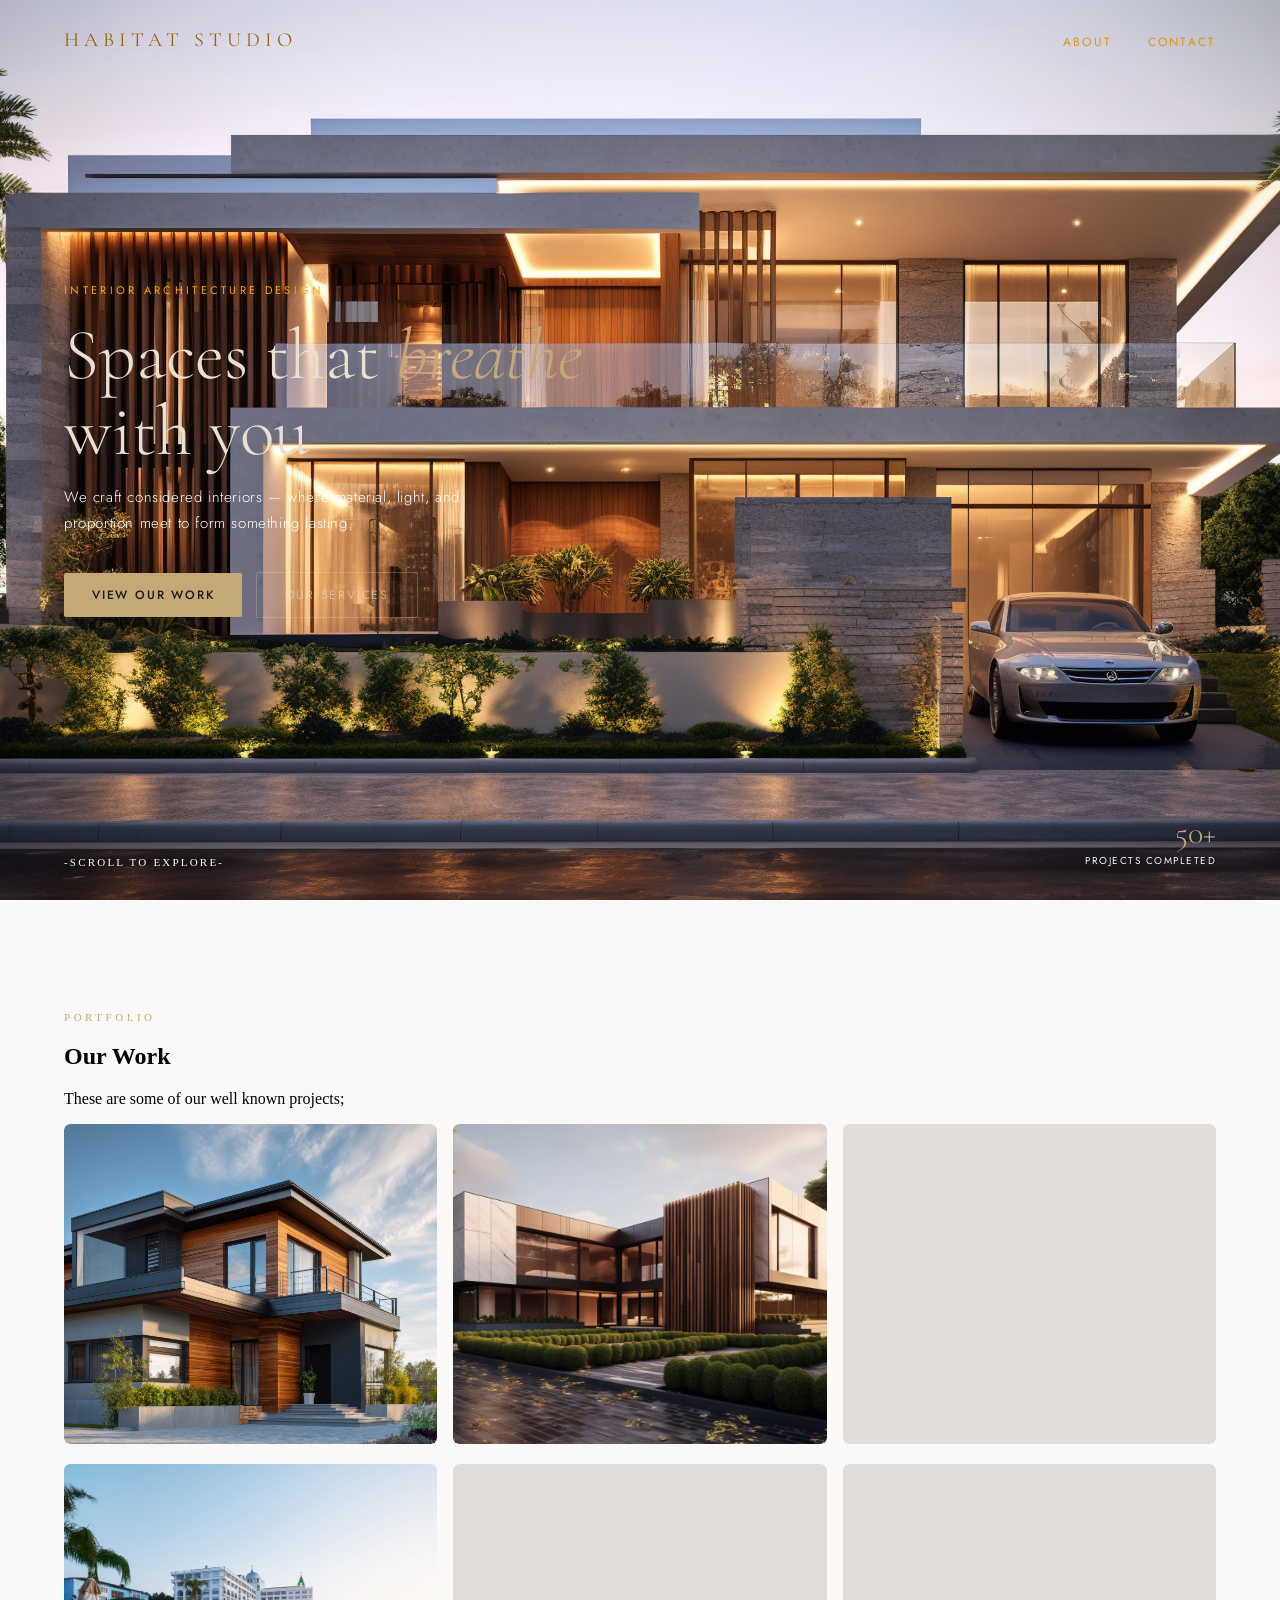
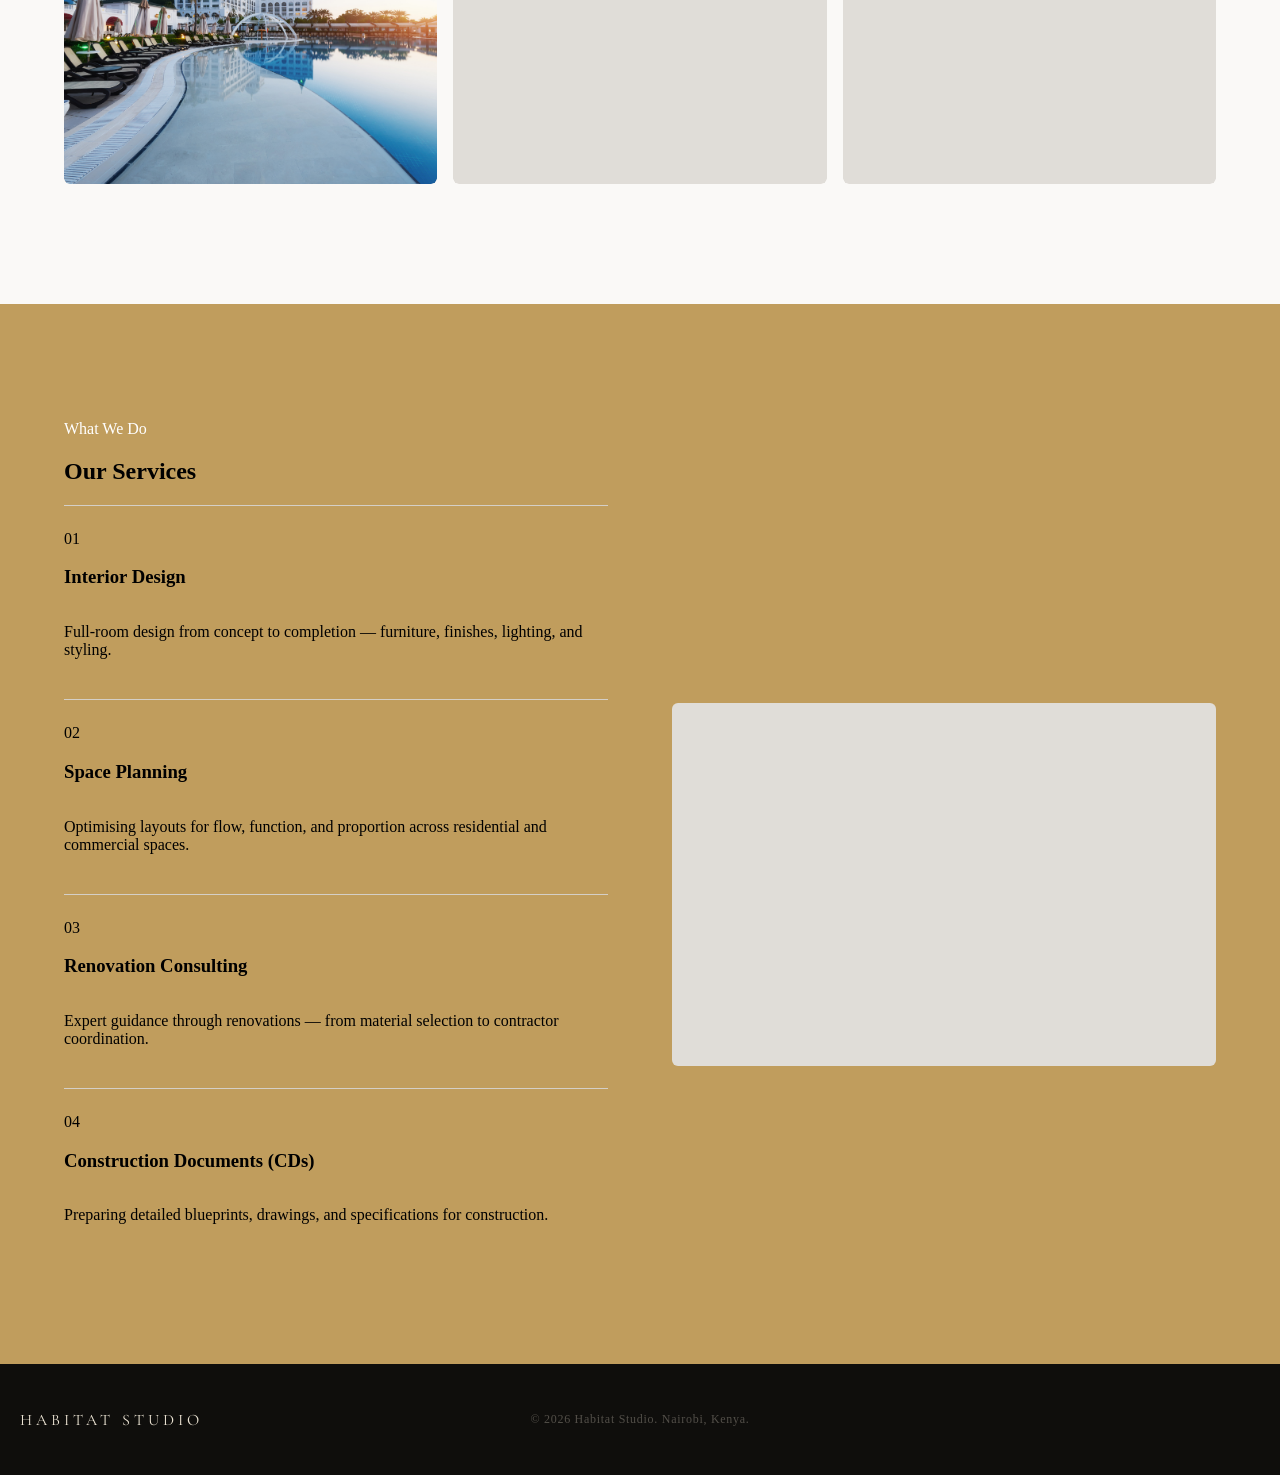
==== commit c9e7c4a4: "Refactor CSS styles for consistency, improve form validation message, and clean up HTML structure" ====
--- a/index.html
+++ b/index.html
@@ -5,11 +5,12 @@
   <meta name="viewport" content="width=device-width, initial-scale=1.0">
   <title>Habitat Studio</title>
 
-  <!-- 1. Preconnect to font origins first (saves ~100–300ms DNS+TLS) -->
+  <!-- In order to improve the loading rate... -->
+  <!--  Preconnect to font origins first (saves ~100–300ms DNS+TLS) -->
   <link rel="preconnect" href="https://fonts.googleapis.com">
   <link rel="preconnect" href="https://fonts.gstatic.com" crossorigin>
 
-  <!-- 2. Load fonts non-blocking with font-display=swap baked in -->
+  <!--  Load fonts non-blocking with font-display=swap baked in -->
   <link rel="stylesheet"
         href="https://fonts.googleapis.com/css2?family=Cormorant+Garamond:ital,wght@0,300;1,300&family=Jost:wght@300;400;500&display=swap"
         media="print" onload="this.media='all'">
@@ -18,10 +19,10 @@
           href="https://fonts.googleapis.com/css2?family=Cormorant+Garamond:ital,wght@0,300;1,300&family=Jost:wght@300;400;500&display=swap">
   </noscript>
 
-  <!-- 3. Preload the LCP hero image (critical above-the-fold asset) -->
+  <!--  Preload the LCP hero image (critical above-the-fold asset) -->
   <link rel="preload" as="image" href="./house.jpg" fetchpriority="high">
 
-  <!-- 4. Preload the stylesheet -->
+  <!--  Preload the stylesheet -->
   <link rel="preload" as="style" href="styles.css" onload="this.rel='stylesheet'">
   <noscript><link rel="stylesheet" href="styles.css"></noscript>
 
@@ -67,7 +68,6 @@
 
     <div class="work-grid">
 
-      <!-- First card: no lazy load (near viewport on most screens) -->
       <div class="work-card">
         <img src="./house2.jpg" alt="Runda Residence" loading="lazy" decoding="async" width="600" height="320">
         <div class="work-card-info">
--- a/styles.css
+++ b/styles.css
@@ -176,7 +176,7 @@
   margin-top: 4px;
 }
 
-/* Responsive */
+
 @media (max-width: 768px) {
   .nav, .hero-body, .hero-footer { padding-left: 28px; padding-right: 28px; }
   .nav-links { gap: 20px; }
@@ -205,7 +205,6 @@
     background: #faf9f7;
 }
 
-/* Pinterest masonry using CSS columns */
 .work-grid {
     columns: 3;
     column-gap: 16px;
@@ -370,6 +369,6 @@
     text-align: center;
     justify-content: center;
 }
-html {
+.html {
   scroll-behavior: smooth;
 }
--- a/styles.css
+++ b/styles.css
@@ -176,7 +176,7 @@
   margin-top: 4px;
 }
 
-/* Responsive */
+
 @media (max-width: 768px) {
   .nav, .hero-body, .hero-footer { padding-left: 28px; padding-right: 28px; }
   .nav-links { gap: 20px; }
@@ -205,7 +205,6 @@
     background: #faf9f7;
 }
 
-/* Pinterest masonry using CSS columns */
 .work-grid {
     columns: 3;
     column-gap: 16px;
@@ -370,6 +369,6 @@
     text-align: center;
     justify-content: center;
 }
-html {
+.html {
   scroll-behavior: smooth;
 }
